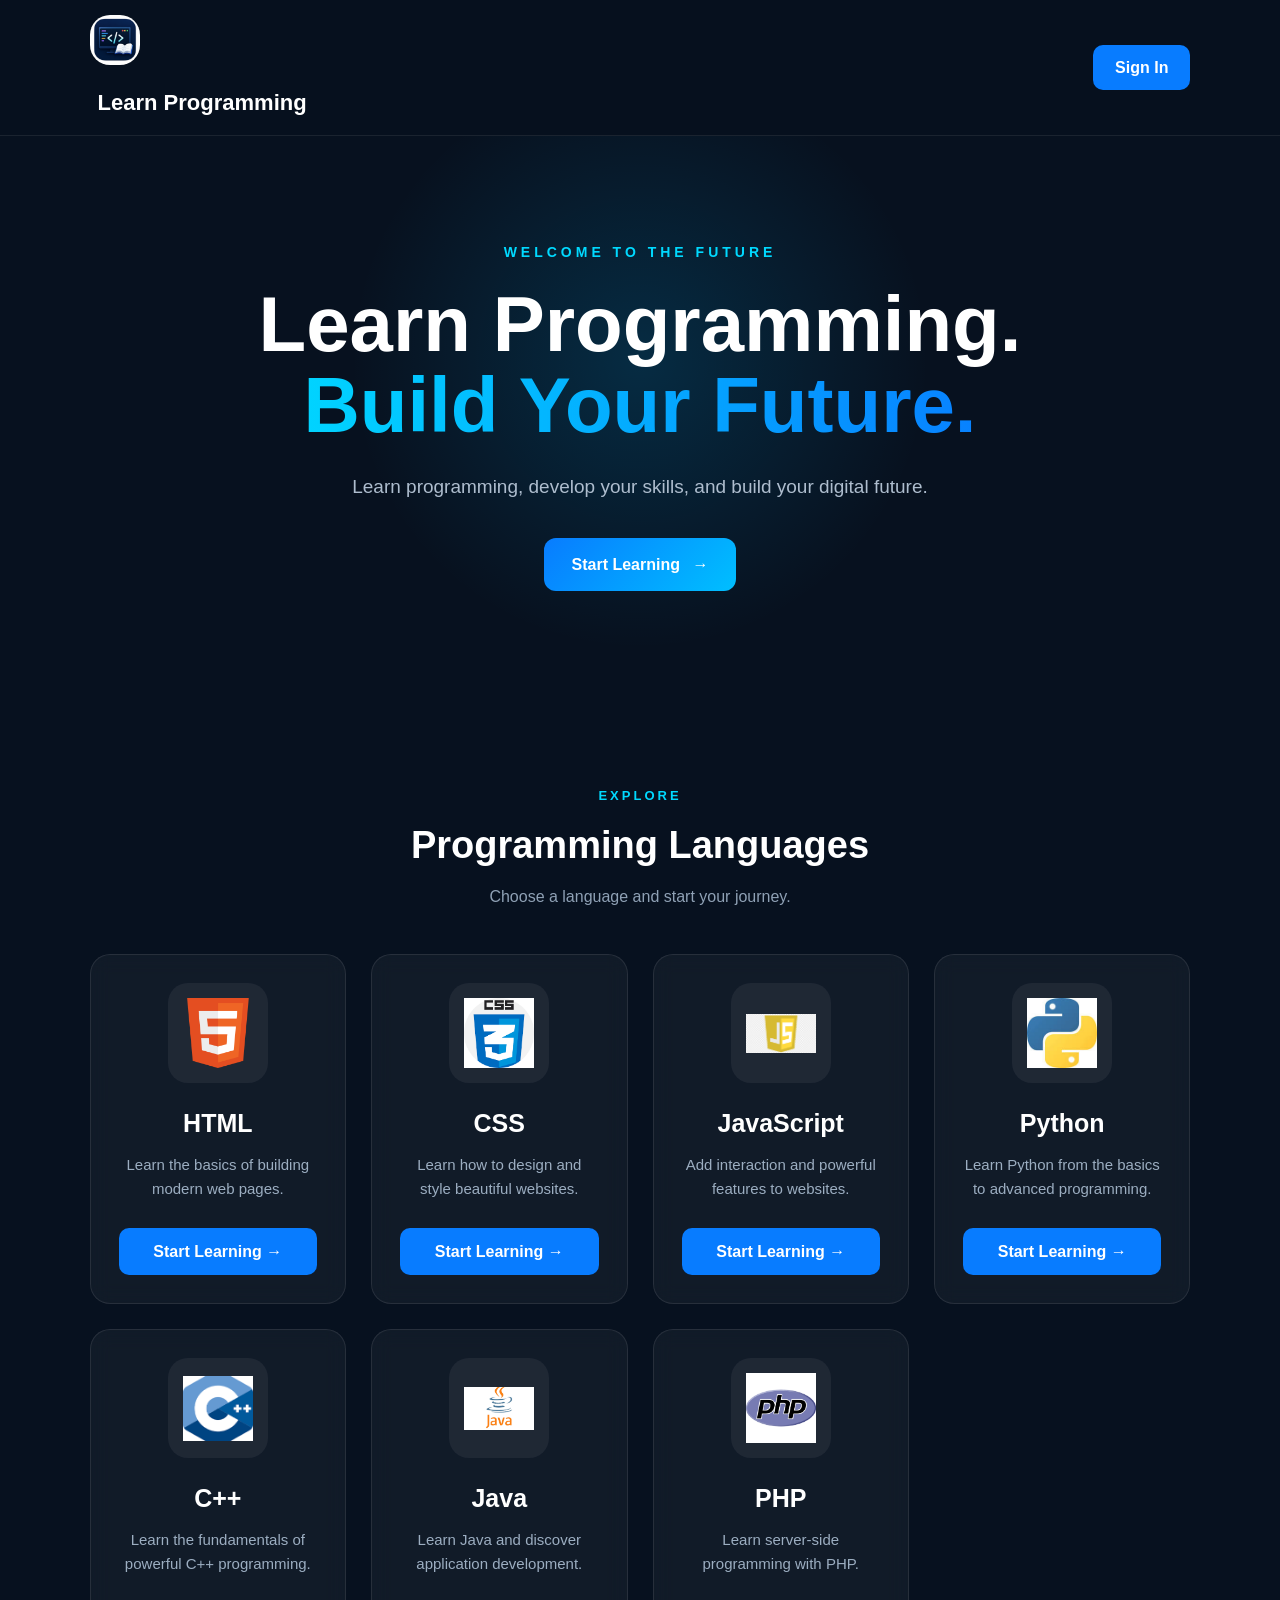
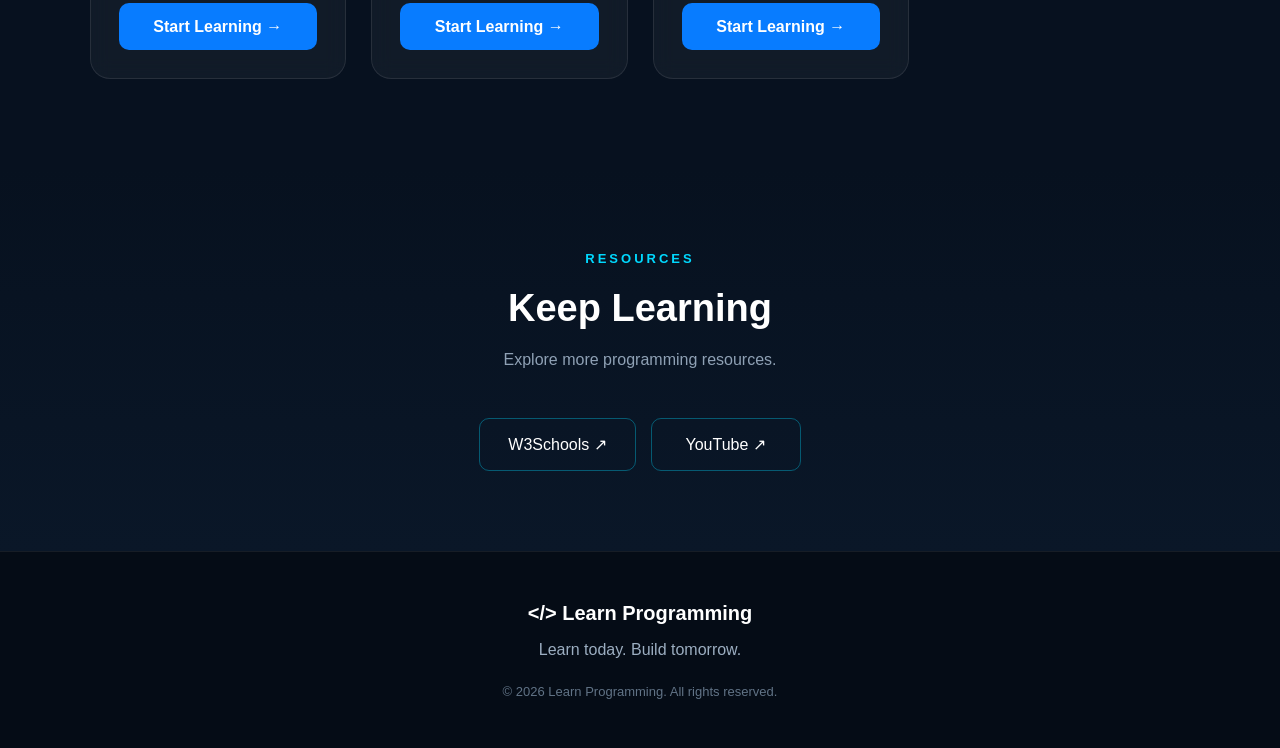
==== index.html @ 9ae73a95 "Add files via upload" ====
<!DOCTYPE html>
<html lang="en">

<head>
  <meta charset="UTF-8">
  <meta name="viewport" content="width=device-width, initial-scale=1.0">

  <meta name="description" content="Learn programming languages and build your digital future.">
  <meta name="keywords" content="programming, HTML, CSS, JavaScript, Python, C++, Java, PHP , Learn Programming ">

  <link rel="stylesheet" href="style.css">
  <link rel="icon" href="images/icon.png">

  <title>Learn Programming</title>
</head>

<body>

  <!-- Navigation -->
  <header class="navbar">
    <div class="logo">
      <span><img src="icon.png" alt="logo" class="icon"></span>
      Learn Programming
    </div>

    <a href="sign-in.html" class="signin-btn">
      Sign In
    </a>
  </header>


  <!-- Hero Section -->
  <section class="hero">

    <div class="hero-content">
      <p class="small-title">WELCOME TO THE FUTURE</p>

      <h1>
        Learn Programming.
        <span>Build Your Future.</span>
      </h1>

      <p class="hero-description">
        Learn programming, develop your skills,
        and build your digital future.
      </p>

      <a href="#languages" class="start-btn">
        Start Learning
        <span>→</span>
      </a>
    </div>

  </section>


  <!-- Programming Languages -->
  <main id="languages">

    <div class="section-title">
      <p>EXPLORE</p>
      <h2>Programming Languages</h2>
      <span>Choose a language and start your journey.</span>
    </div>


    <section class="languages">

      <!-- HTML -->
      <article class="card">
        <div class="image-box">
          <img src="HTML5_Badge.svg.png" alt="HTML">
        </div>

        <h3>HTML</h3>

        <p>
          Learn the basics of building modern web pages.
        </p>

        <a href="html.html" class="learn-btn">
          Start Learning →
        </a>
      </article>


      <!-- CSS -->
      <article class="card">
        <div class="image-box">
          <img src="CSS.png" alt="CSS">
        </div>

        <h3>CSS</h3>

        <p>
          Learn how to design and style beautiful websites.
        </p>

        <a href="css.html" class="learn-btn">
          Start Learning →
        </a>
      </article>


      <!-- JavaScript -->
      <article class="card">
        <div class="image-box">
          <img src="js.png" alt="JavaScript">
        </div>

        <h3>JavaScript</h3>

        <p>
          Add interaction and powerful features to websites.
        </p>

        <a href="js.html" class="learn-btn">
          Start Learning →
        </a>
      </article>


      <!-- Python -->
      <article class="card">
        <div class="image-box">
          <img src="pyhton.jpg" alt="Python">
        </div>

        <h3>Python</h3>

        <p>
          Learn Python from the basics to advanced programming.
        </p>

        <a href="Python.html" class="learn-btn">
          Start Learning →
        </a>
      </article>


      <!-- C++ -->
      <article class="card">
        <div class="image-box">
          <img src="C++.png" alt="C++">
        </div>

        <h3>C++</h3>

        <p>
          Learn the fundamentals of powerful C++ programming.
        </p>

        <a href="c++.html" class="learn-btn">
          Start Learning →
        </a>
      </article>


      <!-- Java -->
      <article class="card">
        <div class="image-box">
          <img src="Java.png" alt="Java">
        </div>

        <h3>Java</h3>

        <p>
          Learn Java and discover application development.
        </p>

        <a href="java.html" class="learn-btn">
          Start Learning →
        </a>
      </article>


      <!-- PHP -->
      <article class="card">
        <div class="image-box">
          <img src="php.png" alt="PHP">
        </div>

        <h3>PHP</h3>

        <p>
          Learn server-side programming with PHP.
        </p>

        <a href="php.html" class="learn-btn">
          Start Learning →
        </a>
      </article>

    </section>

  </main>


  <!-- Learning Resources -->
  <section class="resources">

    <div class="section-title">
      <p>RESOURCES</p>
      <h2>Keep Learning</h2>
      <span>Explore more programming resources.</span>
    </div>

    <div class="resource-buttons">

      <a href="https://www.w3schools.com/" target="_blank" rel="noopener noreferrer" class="resource-btn">
        W3Schools ↗
      </a>

      <a href="https://www.youtube.com/" target="_blank" rel="noopener noreferrer" class="resource-btn">
        YouTube ↗
      </a>

    </div>

  </section>


  <!-- Footer -->
  <footer>

    <div class="footer-logo">
      &lt;/&gt; Learn Programming
    </div>

    <p>
      Learn today. Build tomorrow.
    </p>

    <span>
      © 2026 Learn Programming. All rights reserved.
    </span>

  </footer>


  <script src="script.js"></script>

</body>

</html>
---- style.css ----
* {
    margin: 0;
    padding: 0;
    box-sizing: border-box;
}

html {
    scroll-behavior: smooth;
}

body {
    font-family: Arial, Helvetica, sans-serif;
    background: #07111f;
    color: #ffffff;
    line-height: 1.6;
}


/* =========================
   NAVBAR
========================= */

.navbar {
    width: 100%;
    min-height: 75px;
    padding: 15px 7%;
    display: flex;
    justify-content: space-between;
    align-items: center;

    background: rgba(7, 17, 31, 0.9);
    border-bottom: 1px solid rgba(255, 255, 255, 0.08);

    position: sticky;
    top: 0;
    z-index: 1000;

    backdrop-filter: blur(15px);
}

.logo {
    font-size: 22px;
    font-weight: bold;
}

.logo span {
    color: #00d9ff;
    margin-right: 8px;
}

.signin-btn {
    text-decoration: none;
    color: white;
    background: #087cff;

    padding: 10px 22px;
    border-radius: 10px;

    font-weight: bold;

    transition: 0.3s;
}

.signin-btn:hover {
    background: #00c6ff;
    transform: translateY(-2px);
    box-shadow: 0 8px 25px rgba(0, 198, 255, 0.25);
}


/* =========================
   HERO
========================= */

.hero {
    min-height: 560px;

    display: flex;
    align-items: center;
    justify-content: center;

    text-align: center;

    padding: 80px 20px;

    background:
        radial-gradient(
            circle at 50% 40%,
            rgba(0, 183, 255, 0.16),
            transparent 40%
        ),
        #07111f;
}

.hero-content {
    max-width: 850px;
}

.small-title {
    color: #00d9ff;
    font-size: 14px;
    font-weight: bold;
    letter-spacing: 4px;
    margin-bottom: 20px;
}

.hero h1 {
    font-size: clamp(42px, 7vw, 78px);
    line-height: 1.05;
    margin-bottom: 25px;
}

.hero h1 span {
    display: block;

    background: linear-gradient(
        90deg,
        #00d9ff,
        #087cff
    );

    -webkit-background-clip : text;
    color: transparent;
    
}

.hero-description {
    color: #aebdce;
    font-size: 19px;
    max-width: 650px;
    margin: auto;
}

.start-btn {
    display: inline-block;

    margin-top: 35px;

    padding: 14px 28px;

    color: white;
    text-decoration: none;

    background: linear-gradient(
        135deg,
        #087cff,
        #00bfff
    );

    border-radius: 12px;

    font-weight: bold;

    transition: 0.3s;
}

.start-btn span {
    margin-left: 8px;
}

.start-btn:hover {
    transform: translateY(-4px);
    box-shadow: 0 12px 35px rgba(0, 191, 255, 0.25);
}


/* =========================
   SECTION TITLE
========================= */

.section-title {
    text-align: center;
    margin-bottom: 45px;
}

.section-title p {
    color: #00d9ff;
    font-size: 13px;
    font-weight: bold;
    letter-spacing: 3px;
    margin-bottom: 8px;
}

.section-title h2 {
    font-size: 38px;
    margin-bottom: 8px;
}

.section-title span {
    color: #8fa1b5;
}


/* =========================
   LANGUAGES
========================= */

#languages {
    padding: 90px 7%;
}

.languages {
    max-width: 1200px;
    margin: auto;

    display: grid;

    grid-template-columns:
        repeat(auto-fit, minmax(250px, 1fr));

    gap: 25px;
}


/* =========================
   CARD
========================= */

.card {
    padding: 28px;

    min-height: 350px;

    display: flex;
    flex-direction: column;
    align-items: center;

    text-align: center;

    background: rgba(255, 255, 255, 0.045);

    border: 1px solid rgba(255, 255, 255, 0.09);

    border-radius: 20px;

    backdrop-filter: blur(10px);

    transition:
        transform 0.3s,
        border-color 0.3s,
        box-shadow 0.3s;
}

.card:hover {
    transform: translateY(-8px);

    border-color: rgba(0, 217, 255, 0.5);

    box-shadow:
        0 20px 50px rgba(0, 0, 0, 0.25);
}


/* Image */

.image-box {
    width: 100px;
    height: 100px;

    display: flex;
    align-items: center;
    justify-content: center;

    margin-bottom: 20px;

    border-radius: 20px;

    background: rgba(255, 255, 255, 0.06);
}

.image-box img {
    max-width: 70px;
    max-height: 70px;

    object-fit: contain;

    transition: 0.3s;
}

.card:hover .image-box img {
    transform: scale(1.1);
}


/* Text */

.card h3 {
    font-size: 25px;
    margin-bottom: 10px;
}

.card p {
    color: #9caec1;
    font-size: 15px;

    min-height: 50px;
}


/* Button */

.learn-btn {
    margin-top: auto;

    width: 100%;

    padding: 11px;

    border-radius: 10px;

    background: #087cff;

    color: white;

    text-decoration: none;

    font-weight: bold;

    transition: 0.3s;
}

.learn-btn:hover {
    background: #00c6ff;
    transform: translateY(-2px);
}


/* =========================
   RESOURCES
========================= */

.resources {
    padding: 80px 20px;

    background:
        linear-gradient(
            180deg,
            #07111f,
            #0a1728
        );

    text-align: center;
}

.resource-buttons {
    display: flex;
    justify-content: center;
    gap: 15px;

    flex-wrap: wrap;
}

.resource-btn {
    padding: 13px 28px;

    min-width: 150px;

    color: white;
    text-decoration: none;

    border: 1px solid rgba(0, 217, 255, 0.35);

    border-radius: 10px;

    transition: 0.3s;
}

.resource-btn:hover {
    background: #087cff;
    border-color: #087cff;

    transform: translateY(-3px);
}


/* =========================
   FOOTER
========================= */

footer {
    padding: 45px 20px;

    text-align: center;

    background: #050c16;

    border-top: 1px solid rgba(255, 255, 255, 0.07);
}

.footer-logo {
    font-size: 20px;
    font-weight: bold;

    margin-bottom: 8px;
}

footer p {
    color: #9caec1;
    margin-bottom: 15px;
}

footer span {
    color: #617386;
    font-size: 13px;
}


/* =========================
   MOBILE
========================= */

@media (max-width: 600px) {

    .navbar {
        padding: 14px 20px;
    }

    .logo {
        font-size: 17px;
    }

    .signin-btn {
        padding: 8px 15px;
        font-size: 14px;
    }

    .hero {
        min-height: 500px;
        padding: 60px 20px;
    }

    .hero h1 {
        font-size: 43px;
    }

    .hero-description {
        font-size: 16px;
    }

    #languages {
        padding: 65px 20px;
    }

    .section-title h2 {
        font-size: 30px;
    }

    .languages {
        grid-template-columns: 1fr;
    }

    .card {
        min-height: 330px;
    }

}

.icon{
    width: 50px;
    height: 50px;
    text-align: centerd;


    display: flex;
    align-items: center;
    justify-content: center;

    margin-bottom: 20px;

    border-radius: 20px;

    background: rgba(255, 255, 255, 0.06);
    letter-spacing: 4px;
}
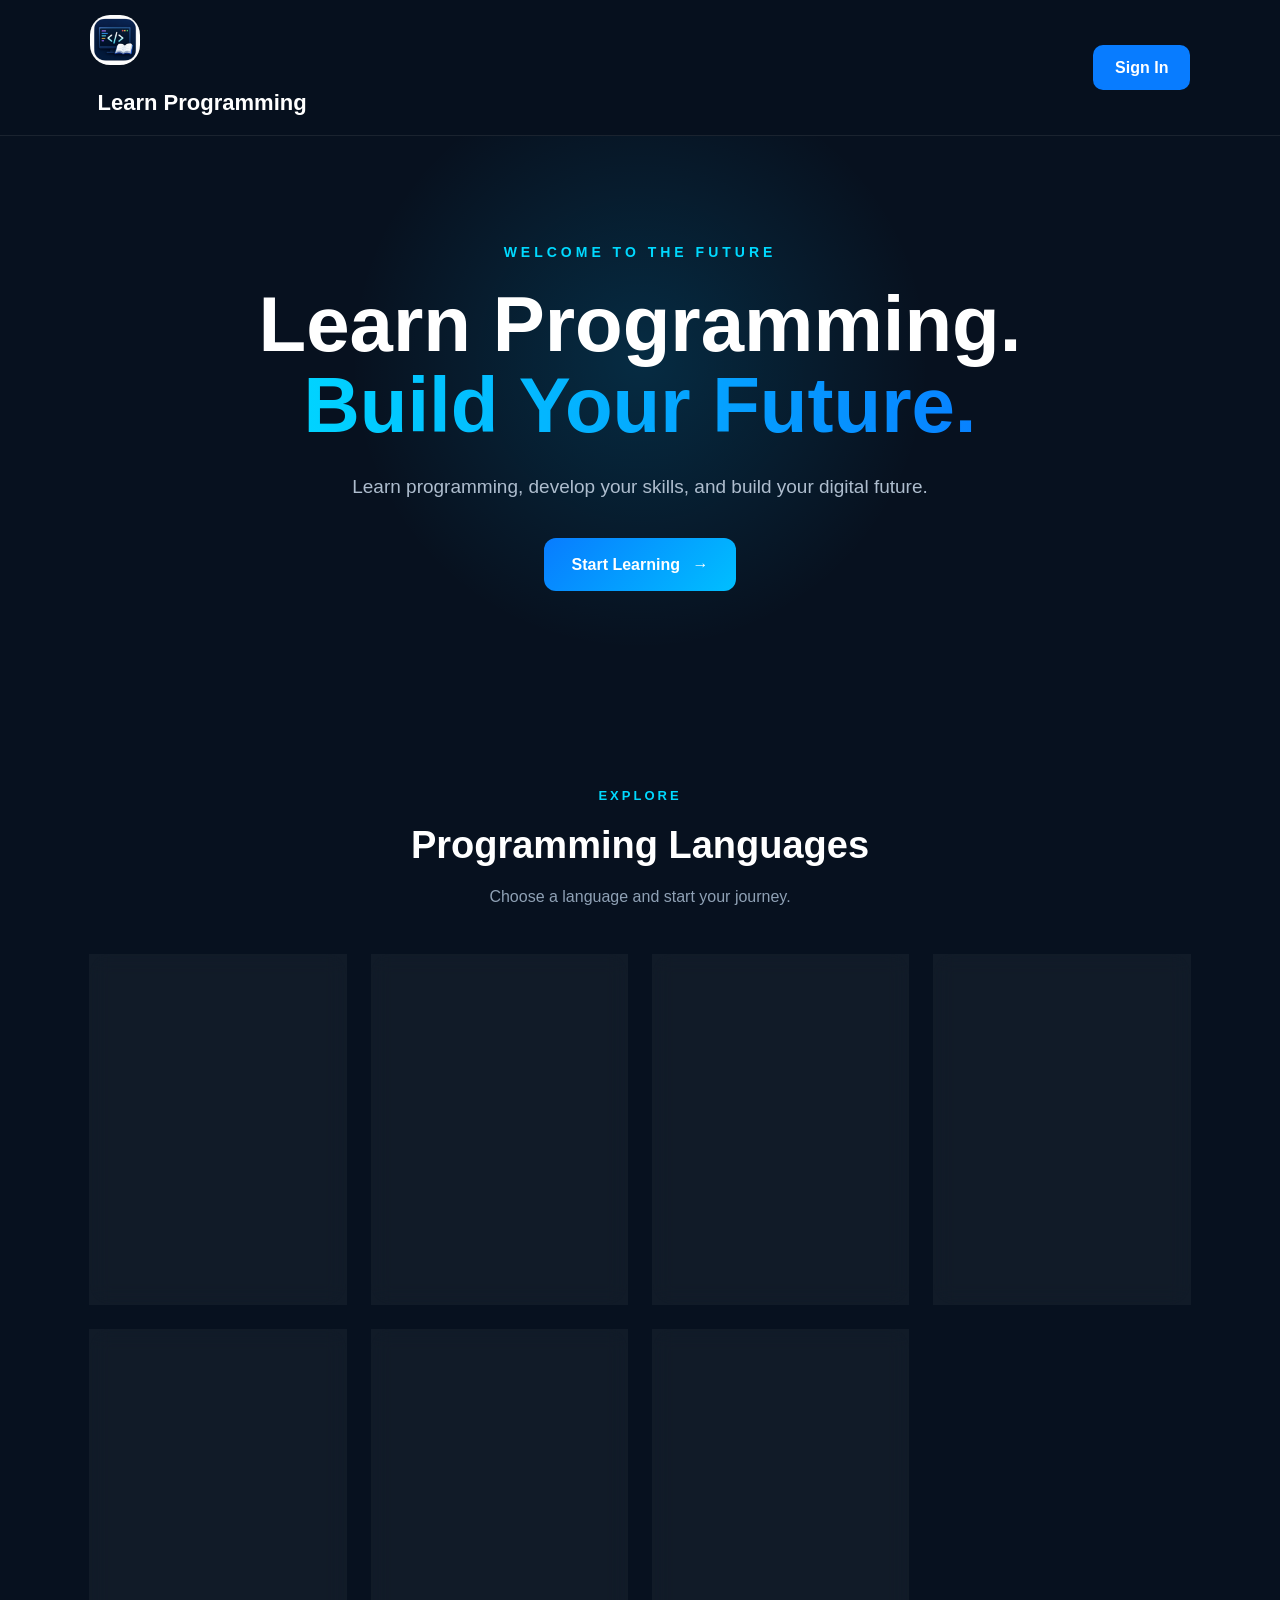
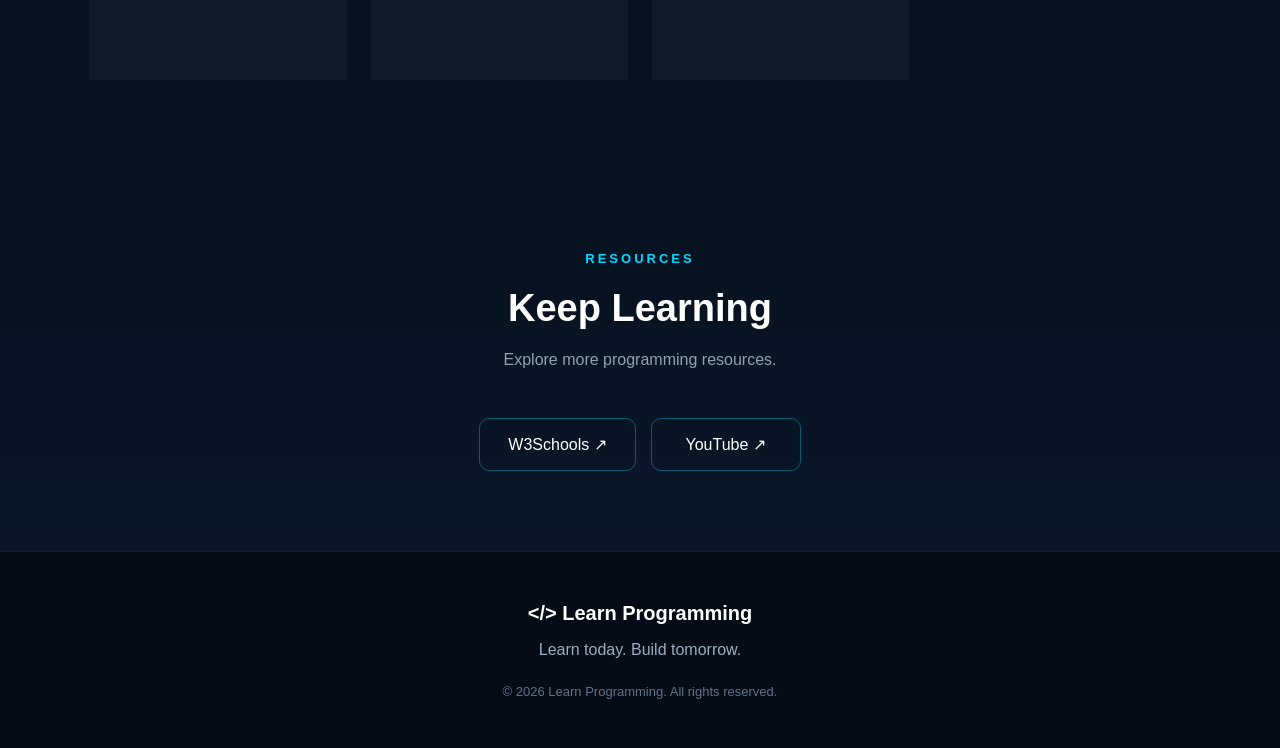
==== commit 32c99506: "Website" ====
--- a/index.html
+++ b/index.html
@@ -5,11 +5,15 @@
   <meta charset="UTF-8">
   <meta name="viewport" content="width=device-width, initial-scale=1.0">
 
-  <meta name="description" content="Learn programming languages and build your digital future.">
-  <meta name="keywords" content="programming, HTML, CSS, JavaScript, Python, C++, Java, PHP , Learn Programming ">
-
+   <meta name="description"
+          content="Learn Programming with HTML, CSS, JavaScript, Python, C++, Java and PHP.">
+
+    <meta name="keywords"
+          content="Learn Programming, HTML, CSS, JavaScript, Python, C++, Java, PHP">
+  <meta name="google-site-verification" content="xDJ9roG4lmxFUFlJrP5RBtyGGtlKzuwJ2uCrWPxGtag" />
   <link rel="stylesheet" href="style.css">
-  <link rel="icon" href="images/icon.png">
+   <link rel="icon" type="image/png" href="icon.png">
+  
 
   <title>Learn Programming</title>
 </head>
@@ -242,4 +246,4 @@
 
 </body>
 
-</html>+</html>
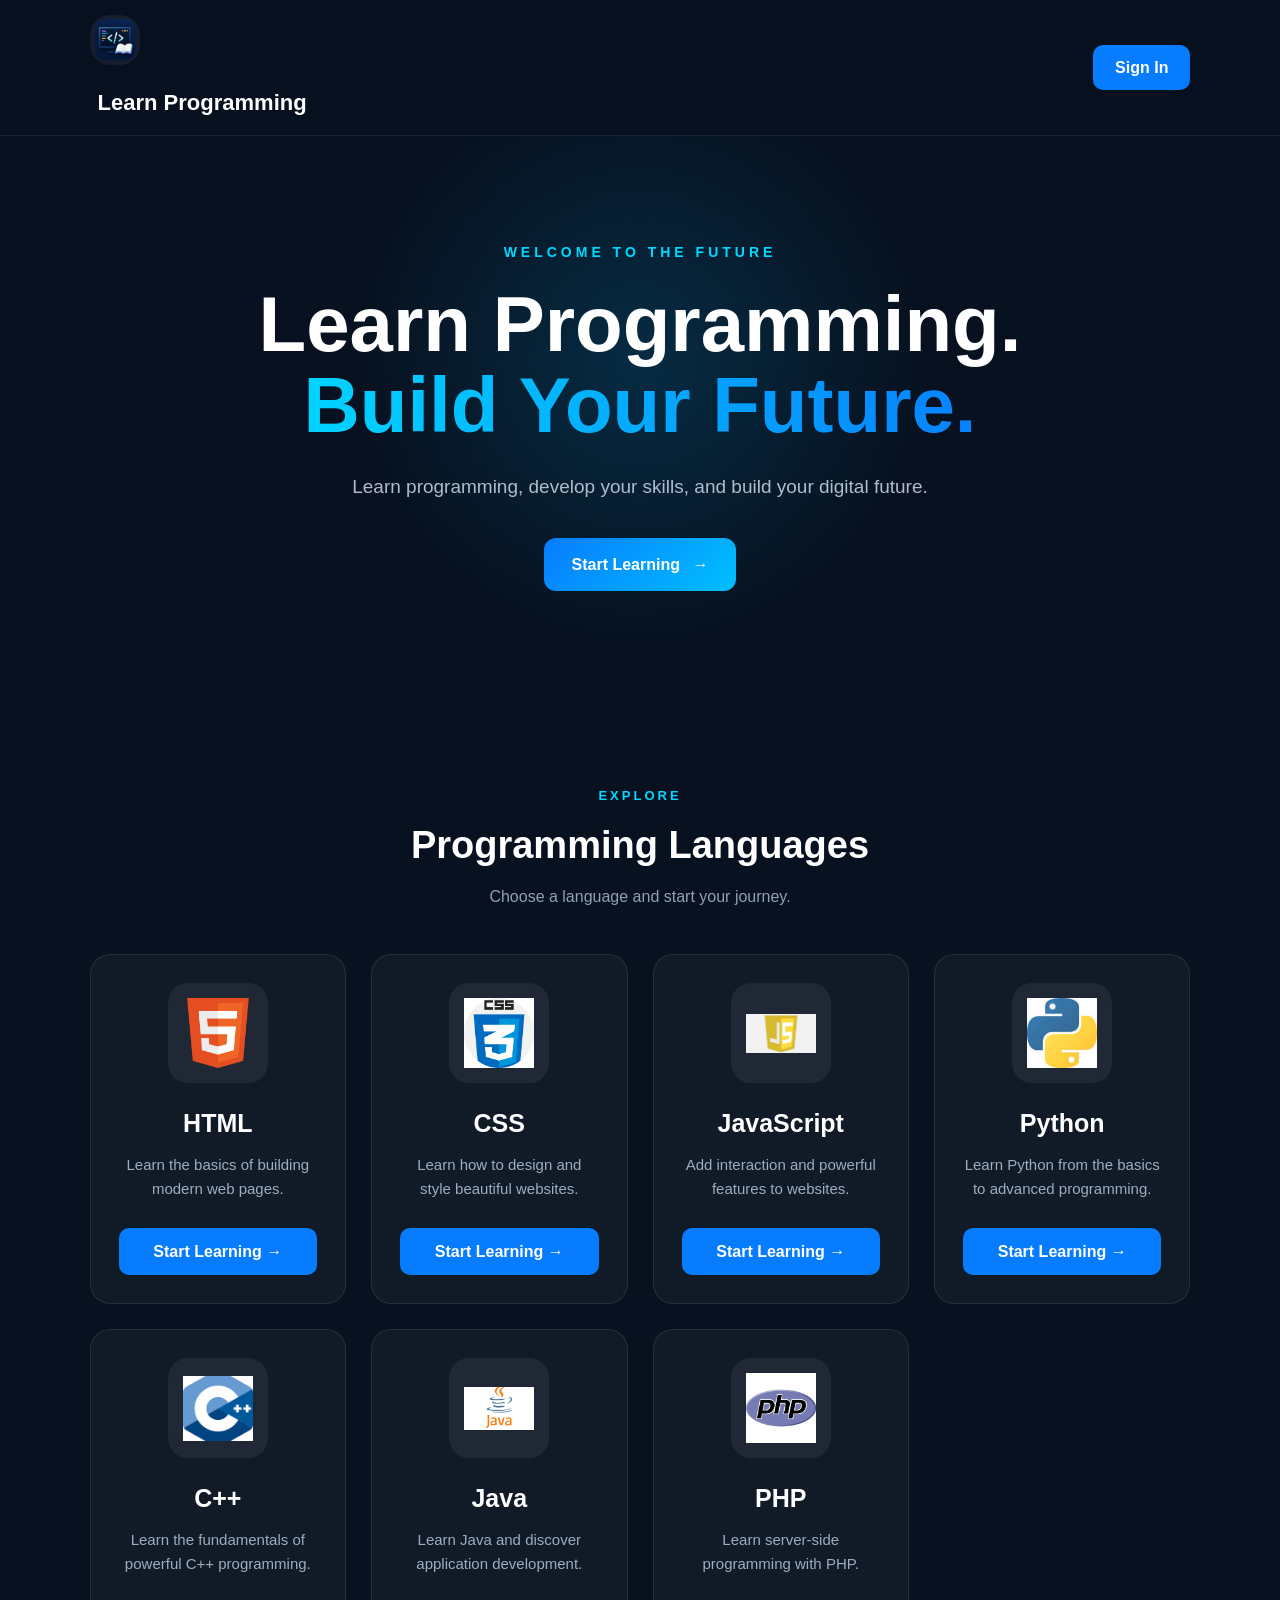
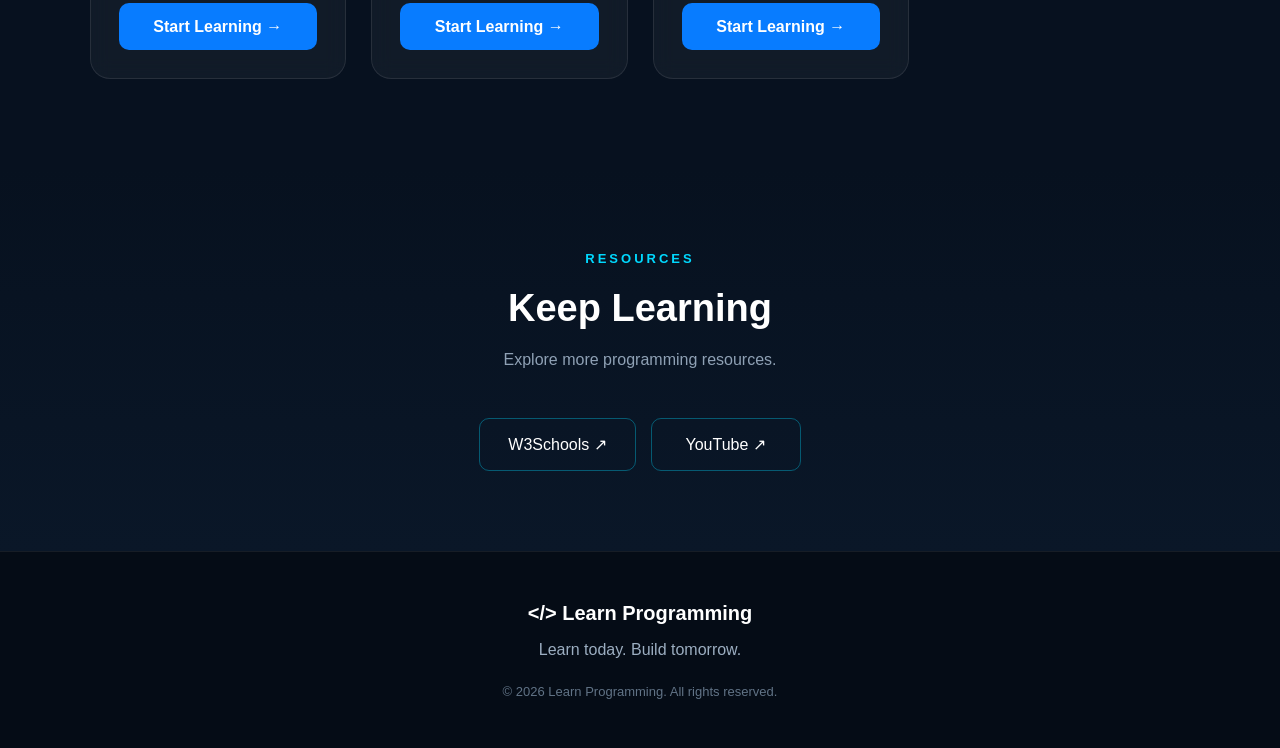
==== commit e3b3a79d: "Website" ====
--- a/index.html
+++ b/index.html
@@ -12,7 +12,7 @@
           content="Learn Programming, HTML, CSS, JavaScript, Python, C++, Java, PHP">
   <meta name="google-site-verification" content="xDJ9roG4lmxFUFlJrP5RBtyGGtlKzuwJ2uCrWPxGtag" />
   <link rel="stylesheet" href="style.css">
-   <link rel="icon" type="image/png" href="icon.png">
+  <link rel="icon" type="image/png" href="icon.png">
   
 
   <title>Learn Programming</title>
